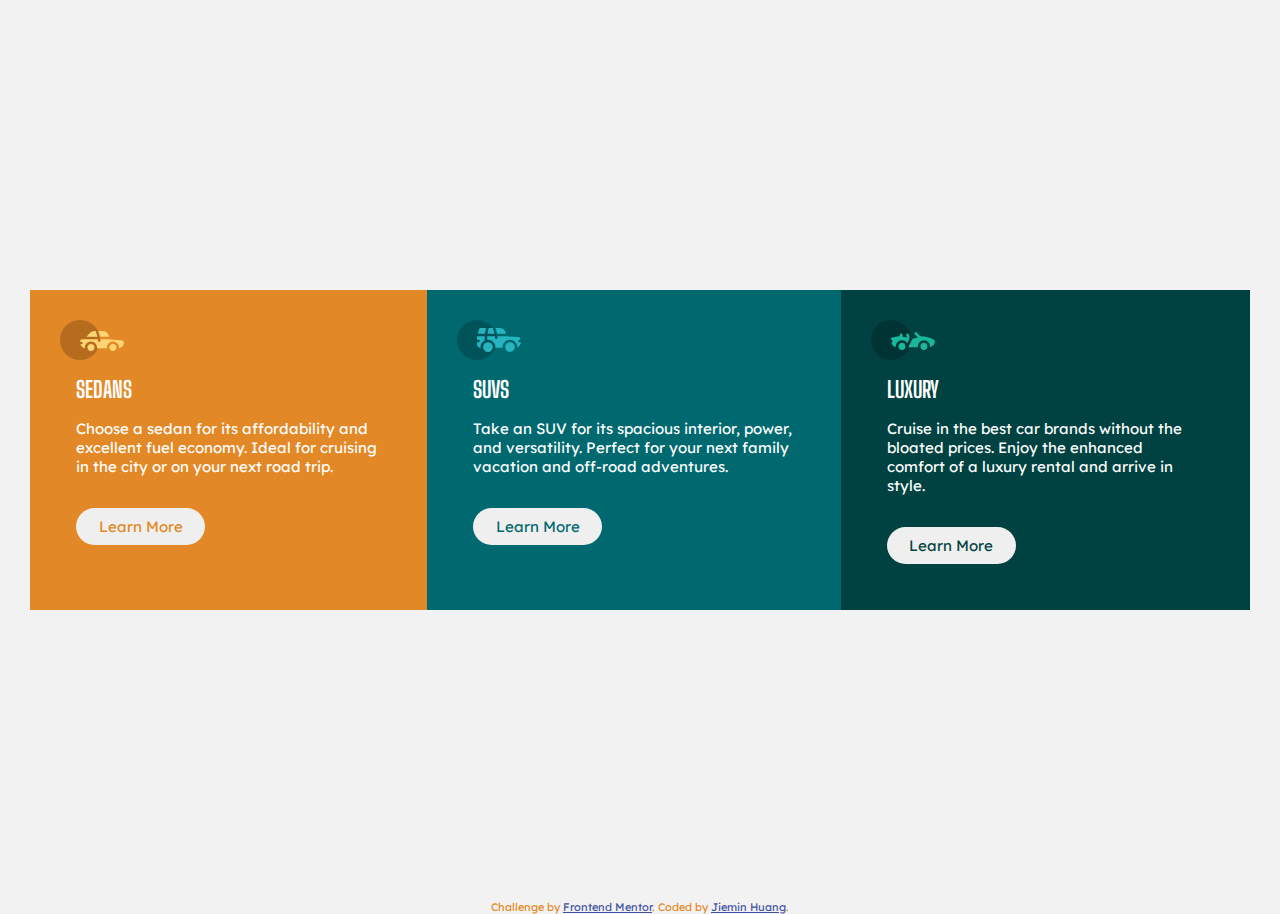
==== 3-column-preview-card-component-main/index.html @ 0f5adeb6 "initial commit" ====
<!DOCTYPE html>
<html lang="en">
  <head>
    <meta charset="UTF-8" />
    <meta name="viewport" content="width=device-width, initial-scale=1.0" />
    <!-- displays site properly based on user's device -->

    <link
      rel="icon"
      type="image/png"
      sizes="32x32"
      href="./images/favicon-32x32.png"
    />
    <link rel="stylesheet" href="css/style.css" />
    <title>Frontend Mentor | 3-column preview card component</title>
  </head>
  <body class="flex" style="align-items: center; justify-content: center">
    <div class="wrapper">
      <section class="bg-orange">
        <div class="container flow">
          <img src="images/icon-sedans.svg" alt="Sedan icon" />
          <h2 class="title">Sedans</h2>
          <p>
            Choose a sedan for its affordability and excellent fuel economy.
            Ideal for cruising in the city or on your next road trip.
          </p>
          <button class="button btn-sedan">Learn More</button>
        </div>
      </section>

      <section class="bg-cyan">
        <div class="container flow">
          <img src="images/icon-suvs.svg" alt="SUV icon" />
          <h2 class="title">SUVs</h2>
          <p>
            Take an SUV for its spacious interior, power, and versatility.
            Perfect for your next family vacation and off-road adventures.
          </p>
          <button class="button btn-suv">Learn More</button>
        </div>
      </section>

      <section class="bg-darkCyan">
        <div class="container flow">
          <img src="images/icon-luxury.svg" alt="Luxury icon" />
          <h2 class="title">Luxury</h2>
          <p>
            Cruise in the best car brands without the bloated prices. Enjoy the
            enhanced comfort of a luxury rental and arrive in style.
          </p>
          <button class="button btn-luxury">Learn More</button>
        </div>
      </section>
    </div>

    <footer class="attribution">
      Challenge by
      <a href="https://www.frontendmentor.io?ref=challenge" target="_blank"
        >Frontend Mentor</a
      >. Coded by <a href="#">Jiemin Huang</a>.
    </footer>
  </body>
</html>
---- 3-column-preview-card-component-main/css/style.css ----
/* ------------------------- */
/* Google Imports            */
/* ------------------------- */

@import url("https://fonts.googleapis.com/css2?family=Big+Shoulders+Display:wght@700&family=Lexend+Deca&display=swap");

/* ------------------------- */
/* Reset                     */
/* ------------------------- */

:root {
  /* colors */
  --clr-brightOrange: 31 77% 52%;
  --clr-darkCyan: 184 100% 22%;
  --clr-veryDarkCyan: 179 100% 13%;
  --clr-white: 0 0% 100%;
  --clr-veryLightGray: 0 0% 95%;

  /* font size */
  --fs-15: 0.9375rem;

  /* font families */
  --ff-lexend: "Lexend Deca", sans-serif;
  --ff-bigShoulder: "Big Shoulders Display", sans-serif;
}

/* ------------------------- */
/* Reset                     */
/* ------------------------- */

/* box sizing */
*,
*::before,
*::after {
  box-sizing: border-box;
}

/* reset margin */
body,
h1,
h2,
h3,
p {
  margin: 0;
}

/* set up the body */
body {
  font-family: var(--ff-lexend);
  font-weight: var(--fs-400);
  color: hsl(var(--clr-white));
  background-color: hsl(var(--clr-veryLightGray));
  min-height: 100vh;
  font-size: var(--fs-15);
}

/* make images & elements easier to work with */
img {
  max-width: 100%;
  display: block;
}

button {
  font: inherit;
}

/* remove animations for people who've turned them off */
@media (prefers-reduced-motion: reduce) {
  *,
  *::before,
  *::after {
    animation-duration: 0.01ms !important;
    animation-iteration-count: 1 !important;
    transition-duration: 0.01ms !important;
    scroll-behavior: auto !important;
  }
}

/* ------------------------- */
/* Utility classes           */
/* ------------------------- */

.flex {
  display: flex;
  gap: var(--gap, 1rem);
}

.grid {
  display: grid;
  gap: var(--gap, 1rem);
}

.flow > * + * {
  margin: var(--flow-space, 1rem);
}

.container {
  padding: 2em;
  margin-inline: auto;
  max-width: 80rem;
}

/* visually hide content for sighted readers but still in the DOM for screen readers*/
.sr-only {
  position: absolute;
  width: 1px;
  height: 1px;
  padding: 0;
  margin: -1px;
  overflow: hidden;
  clip: rect(0, 0, 0, 0);
  white-space: nowrap;
  border: 0;
}

/* colors */

.bg-orange {
  background: hsl(var(--clr-brightOrange));
}

.bg-cyan {
  background: hsl(var(--clr-darkCyan));
}

.bg-darkCyan {
  background: hsl(var(--clr-veryDarkCyan));
}

.bg-lightGrey {
  background: hsl(var(--clr-veryLightGray));
}

.text-white {
  color: hsl(var(--clr-white) / 0.75);
}

/* typography */

.ff-bigShoulder {
  font-family: var(--ff-bigShoulder);
}

.ff-lexend {
  font-family: var(--ff-lexend);
}

.wrapper {
  padding: 2em;
  margin-inline: auto;
  max-width: 80rem;
}

.title {
  font-family: var(--ff-bigShoulder);
  font-weight: 700;
  text-transform: uppercase;
}

.button {
  border: none;
  border-radius: 25px;
  padding: 0.6em 1.5em;
}

.btn-sedan {
  color: hsl(var(--clr-brightOrange));
}

.btn-suv {
  color: hsl(var(--clr-darkCyan));
}

.btn-luxury {
  color: hsl(var(--clr-veryDarkCyan));
}

/* ------------------------- */
/* Active State              */
/* ------------------------- */

.button:hover {
  border: 1px solid hsl(var(--clr-white));
  color: hsl(var(--clr-white));
  cursor: pointer;
  background: hsl(var(--clr-brightOrange) / 100%);
}

.btn-suv:hover {
  background: hsl(var(--clr-darkCyan) / 100%);
}

.btn-luxury:hover {
  background: hsl(var(--clr-veryDarkCyan) / 100%);
}

/* ------------------------- */
/* Media Query               */
/* ------------------------- */

@media screen and (min-width: 500px) {
  .wrapper {
    display: flex;
    flex-direction: row;
  }
}

.attribution {
  font-size: 11px;
  position: absolute;
  top: 100%;
  color: hsl(var(--clr-brightOrange));
}
.attribution a {
  color: hsl(228, 45%, 44%);
}
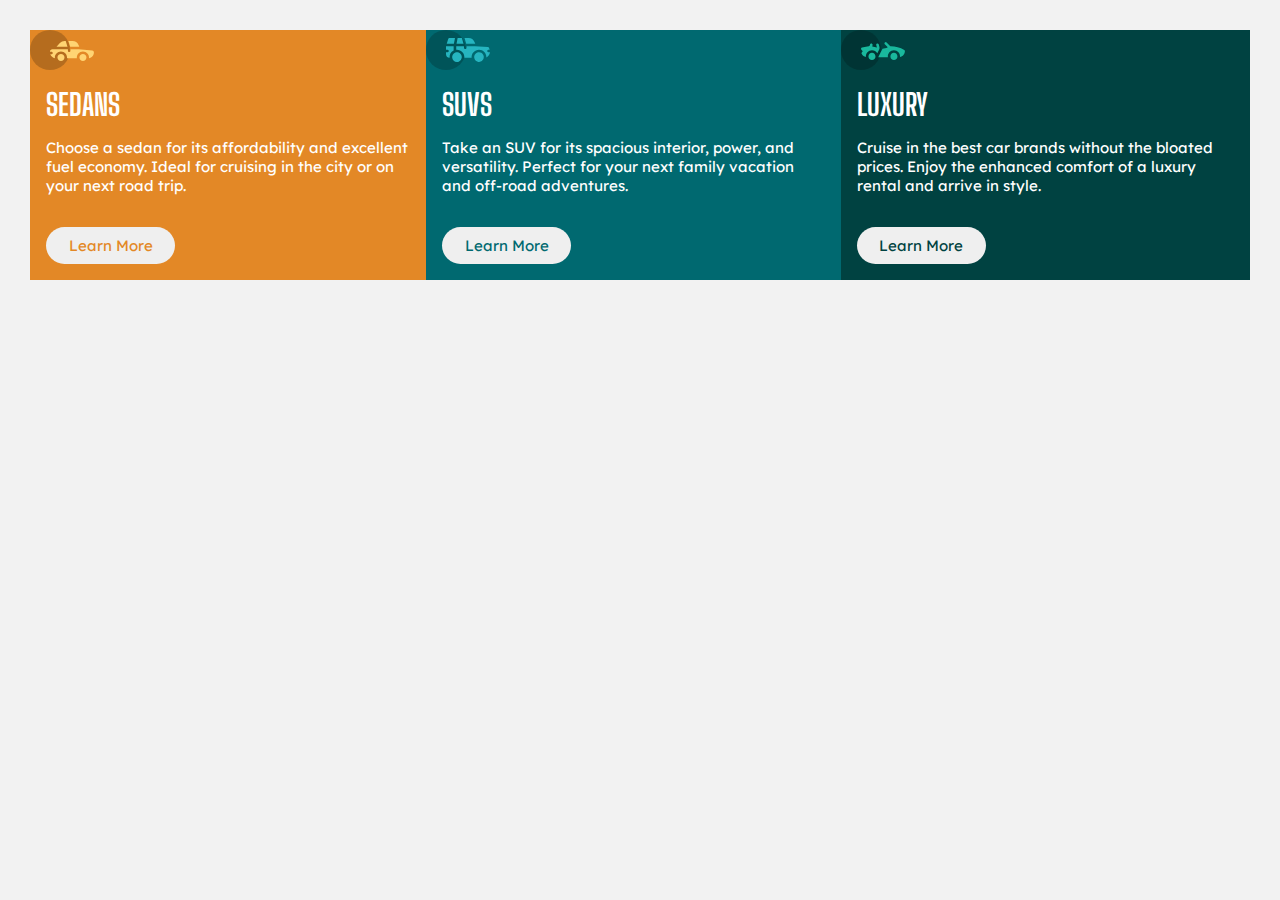
==== commit 32f2414e: "address accessibility issues" ====
--- a/3-column-preview-card-component-main/index.html
+++ b/3-column-preview-card-component-main/index.html
@@ -11,53 +11,51 @@
       sizes="32x32"
       href="./images/favicon-32x32.png"
     />
+
+    <!-- Google Fonts -->
+    <link rel="preconnect" href="https://fonts.googleapis.com" />
+    <link rel="preconnect" href="https://fonts.gstatic.com" crossorigin />
+    <link
+      href="https://fonts.googleapis.com/css2?family=Big+Shoulders+Display:wght@700&family=Lexend+Deca&display=swap"
+      rel="stylesheet"
+    />
+
     <link rel="stylesheet" href="css/style.css" />
     <title>Frontend Mentor | 3-column preview card component</title>
   </head>
-  <body class="flex" style="align-items: center; justify-content: center">
-    <div class="wrapper">
-      <section class="bg-orange">
-        <div class="container flow">
+  <body>
+    <main class="flex">
+      <div class="wrapper">
+        <div class="sedan flow bg-orange">
           <img src="images/icon-sedans.svg" alt="Sedan icon" />
-          <h2 class="title">Sedans</h2>
+          <h1 class="title">Sedans</h1>
           <p>
             Choose a sedan for its affordability and excellent fuel economy.
             Ideal for cruising in the city or on your next road trip.
           </p>
           <button class="button btn-sedan">Learn More</button>
         </div>
-      </section>
 
-      <section class="bg-cyan">
-        <div class="container flow">
+        <div class="SUV flow bg-cyan">
           <img src="images/icon-suvs.svg" alt="SUV icon" />
-          <h2 class="title">SUVs</h2>
+          <h1 class="title">SUVs</h1>
           <p>
             Take an SUV for its spacious interior, power, and versatility.
             Perfect for your next family vacation and off-road adventures.
           </p>
           <button class="button btn-suv">Learn More</button>
         </div>
-      </section>
 
-      <section class="bg-darkCyan">
-        <div class="container flow">
+        <div class="luxury flow bg-darkCyan">
           <img src="images/icon-luxury.svg" alt="Luxury icon" />
-          <h2 class="title">Luxury</h2>
+          <h1 class="title">Luxury</h1>
           <p>
             Cruise in the best car brands without the bloated prices. Enjoy the
             enhanced comfort of a luxury rental and arrive in style.
           </p>
           <button class="button btn-luxury">Learn More</button>
         </div>
-      </section>
-    </div>
-
-    <footer class="attribution">
-      Challenge by
-      <a href="https://www.frontendmentor.io?ref=challenge" target="_blank"
-        >Frontend Mentor</a
-      >. Coded by <a href="#">Jiemin Huang</a>.
-    </footer>
+      </div>
+    </main>
   </body>
 </html>
